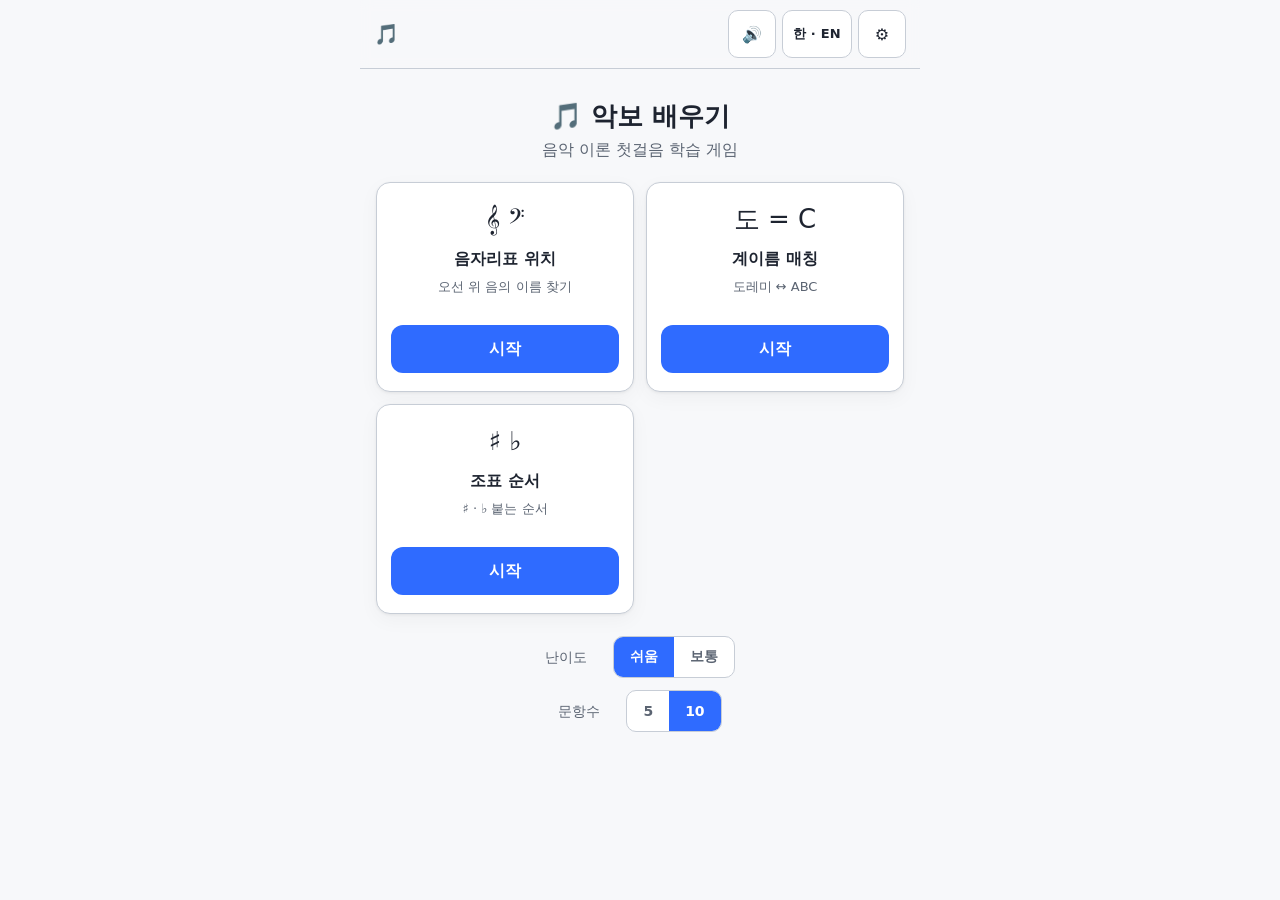
==== index.html @ 8ca43279 "Initial commit: 악보 배우기 — 음악 이론 학습 웹 게임 음자리표별 계이름 위치 · 계이름↔영어 매칭 · 조표 붙는 순서를 배우는 무빌드 바닐라 JS 웹 게임. SVG" ====
<!doctype html>
<html lang="ko">
  <head>
    <meta charset="utf-8" />
    <meta name="viewport" content="width=device-width, initial-scale=1, viewport-fit=cover" />
    <meta name="color-scheme" content="light dark" />
    <meta name="description" content="음자리표 · 계이름 · 조표를 배우는 간단한 음악 이론 학습 게임" />
    <title>악보 배우기 · Music Theory Trainer</title>
    <link
      rel="icon"
      href="data:image/svg+xml,%3Csvg xmlns='http://www.w3.org/2000/svg' viewBox='0 0 100 100'%3E%3Ctext y='.9em' font-size='88'%3E%F0%9F%8E%B5%3C/text%3E%3C/svg%3E"
    />
    <link rel="stylesheet" href="styles.css" />
  </head>
  <body>
    <div id="app"></div>
    <noscript>이 게임은 JavaScript가 필요합니다. 브라우저에서 JavaScript를 켜 주세요.</noscript>
    <script type="module" src="src/main.js"></script>
  </body>
</html>
---- styles.css ----
/* styles.css — 악보 배우기. 무빌드 바닐라. 컬러 토큰(§7.1) + 반응형 + 접근성. */

:root {
  --bg: #f7f8fa;
  --surface: #ffffff;
  --ink: #1e2430;
  --ink-soft: #5b6472;
  --line: #c7cdd6;
  --brand: #2f6bff;
  --brand-050: #e9f0ff;
  --ok: #12855a;
  --ok-050: #e3f5ec;
  --bad: #c43b2e;
  --bad-050: #fbeae7;
  --hint: #b26a00;
  --radius: 14px;
  --shadow: 0 1px 3px rgba(0, 0, 0, 0.06), 0 6px 20px rgba(0, 0, 0, 0.04);
  --tap: 48px;
}
@media (prefers-color-scheme: dark) {
  :root {
    --bg: #12151c;
    --surface: #1a1f29;
    --ink: #edeff3;
    --ink-soft: #a2aab8;
    --line: #39414f;
    --brand: #5b8cff;
    --brand-050: #1e2a44;
    --ok: #3fbe86;
    --ok-050: #12352a;
    --bad: #f0796b;
    --bad-050: #3a1f1c;
    --hint: #e0a64a;
    --shadow: 0 1px 3px rgba(0, 0, 0, 0.3), 0 6px 20px rgba(0, 0, 0, 0.25);
  }
}

* {
  box-sizing: border-box;
}
html,
body {
  margin: 0;
  padding: 0;
}
body {
  background: var(--bg);
  color: var(--ink);
  font-family: system-ui, -apple-system, "Segoe UI", "Apple SD Gothic Neo", "Malgun Gothic", sans-serif;
  line-height: 1.5;
  -webkit-text-size-adjust: 100%;
  text-size-adjust: 100%;
}
#app {
  max-width: 560px;
  margin: 0 auto;
  min-height: 100dvh;
  display: flex;
  flex-direction: column;
}
button {
  font-family: inherit;
  cursor: pointer;
  touch-action: manipulation;
}
:focus-visible {
  outline: 2px solid var(--brand);
  outline-offset: 2px;
  border-radius: 6px;
}

/* ── 앱바 ─────────────────────────────── */
.appbar {
  display: flex;
  align-items: center;
  gap: 8px;
  padding: 10px 14px;
  border-bottom: 1px solid var(--line);
  position: sticky;
  top: 0;
  background: color-mix(in srgb, var(--bg) 88%, transparent);
  -webkit-backdrop-filter: blur(6px);
  backdrop-filter: blur(6px);
  z-index: 5;
}
.appbar-right {
  display: flex;
  gap: 6px;
  margin-left: auto;
}
.appbar-brand {
  font-size: 20px;
}
.iconbtn {
  min-height: var(--tap);
  min-width: var(--tap);
  padding: 0 10px;
  border: 1px solid var(--line);
  background: var(--surface);
  color: var(--ink);
  border-radius: 10px;
  font-size: 16px;
  display: inline-flex;
  align-items: center;
  justify-content: center;
}
.iconbtn.lang {
  font-weight: 700;
  font-size: 13px;
  letter-spacing: 0.02em;
}
.iconbtn.back {
  font-size: 14px;
  font-weight: 600;
}
.iconbtn:hover {
  border-color: var(--brand);
}

.progress {
  display: flex;
  align-items: center;
  gap: 8px;
  color: var(--ink-soft);
  font-variant-numeric: tabular-nums;
  font-size: 14px;
}
.dots {
  display: flex;
  gap: 5px;
}
.dot {
  width: 9px;
  height: 9px;
  border-radius: 50%;
  background: var(--line);
}
.dot.on {
  background: var(--brand);
}

/* ── 공통 버튼 ─────────────────────────── */
.btn {
  min-height: var(--tap);
  padding: 12px 20px;
  border-radius: 12px;
  border: 1px solid transparent;
  font-size: 16px;
  font-weight: 700;
}
.btn.primary {
  background: var(--brand);
  color: #fff;
}
.btn.primary:hover {
  filter: brightness(1.05);
}
.btn.ghost {
  background: var(--surface);
  color: var(--ink);
  border-color: var(--line);
}
.btn.listen {
  font-weight: 600;
  font-size: 14px;
  padding: 8px 16px;
  min-height: 40px;
}

/* ── 세그먼트 컨트롤 ───────────────────── */
.seg {
  display: inline-flex;
  border: 1px solid var(--line);
  border-radius: 10px;
  overflow: hidden;
  background: var(--surface);
}
.seg-btn {
  min-height: 40px;
  padding: 6px 16px;
  border: 0;
  background: transparent;
  color: var(--ink-soft);
  font-size: 14px;
  font-weight: 600;
}
.seg-btn.active {
  background: var(--brand);
  color: #fff;
}

/* ── 홈 ───────────────────────────────── */
.menu,
.stage,
.result,
.settings {
  padding: 20px 16px 32px;
  flex: 1;
}
.title {
  text-align: center;
  font-size: 26px;
  margin: 8px 0 2px;
}
.subtitle {
  text-align: center;
  color: var(--ink-soft);
  margin: 0 0 20px;
}
.mode-grid {
  display: grid;
  grid-template-columns: 1fr 1fr;
  gap: 12px;
}
.mode-card {
  background: var(--surface);
  border: 1px solid var(--line);
  border-radius: var(--radius);
  box-shadow: var(--shadow);
  padding: 18px 14px;
  display: flex;
  flex-direction: column;
  align-items: center;
  gap: 6px;
  text-align: center;
}
.mode-icon {
  font-size: 26px;
  line-height: 1.4;
  min-height: 38px;
}
.mode-name {
  font-size: 16px;
  margin: 2px 0 0;
}
.mode-desc {
  font-size: 13px;
  color: var(--ink-soft);
  margin: 0 0 8px;
  min-height: 34px;
}
.mode-card .btn {
  width: 100%;
}
.menu-controls {
  margin-top: 22px;
  display: flex;
  flex-direction: column;
  gap: 12px;
  align-items: center;
}
.ctrl-row {
  display: flex;
  align-items: center;
  gap: 12px;
}
.ctrl-label {
  color: var(--ink-soft);
  font-size: 14px;
  min-width: 56px;
}

/* ── 게임 스테이지 ─────────────────────── */
.stage {
  display: flex;
  flex-direction: column;
  align-items: center;
  gap: 14px;
}
.prompt {
  font-size: 19px;
  font-weight: 700;
  text-align: center;
  margin: 4px 0 0;
}
.stage-visual {
  width: 100%;
  display: flex;
  justify-content: center;
  align-items: center;
  min-height: 120px;
}
svg.staff {
  width: 100%;
  height: auto;
  max-width: 420px;
  background: var(--surface);
  border: 1px solid var(--line);
  border-radius: var(--radius);
  padding: 6px;
}
.clef-glyph {
  font-family: "Bravura", "Noto Music", "Segoe UI Symbol", system-ui, serif;
}

/* 모드 B: 매칭 카드 */
.match-card {
  font-size: 72px;
  font-weight: 800;
  color: var(--brand);
  background: var(--surface);
  border: 2px solid var(--line);
  border-radius: var(--radius);
  min-width: 120px;
  padding: 18px 30px;
  text-align: center;
  box-shadow: var(--shadow);
}

/* 모드 C: 조표 칩 */
.chip-row {
  display: flex;
  flex-wrap: wrap;
  gap: 8px;
  justify-content: center;
  align-items: center;
}
.chip {
  min-width: var(--tap);
  min-height: var(--tap);
  padding: 8px 12px;
  border-radius: 10px;
  border: 1px solid var(--line);
  background: var(--surface);
  font-size: 20px;
  font-weight: 700;
  display: inline-flex;
  align-items: center;
  justify-content: center;
}
.chip-q {
  border-style: dashed;
  border-color: var(--brand);
  color: var(--brand);
}
.sign-badge {
  font-size: 56px;
  font-weight: 800;
  color: var(--brand);
}

/* 보기 그리드 */
.choices {
  display: grid;
  grid-template-columns: 1fr 1fr;
  gap: 10px;
  width: 100%;
  max-width: 420px;
}
.choice {
  min-height: 60px;
  border: 1px solid var(--line);
  background: var(--surface);
  color: var(--ink);
  border-radius: 12px;
  font-size: 20px;
  font-weight: 700;
  display: flex;
  align-items: center;
  justify-content: center;
  gap: 8px;
  box-shadow: var(--shadow);
}
.choice:hover:not(:disabled) {
  border-color: var(--brand);
}
.choice:disabled {
  cursor: default;
}
.choice-num {
  font-size: 12px;
  color: var(--ink-soft);
  border: 1px solid var(--line);
  border-radius: 6px;
  padding: 1px 6px;
  font-weight: 600;
}
.choice.correct {
  background: var(--ok-050);
  border-color: var(--ok);
  color: var(--ok);
}
.choice.correct::after {
  content: "✓";
  margin-left: 4px;
}
.choice.wrong {
  background: var(--bad-050);
  border-color: var(--bad);
  color: var(--bad);
}
.choice.wrong::after {
  content: "✗";
  margin-left: 4px;
}

.feedback {
  min-height: 26px;
  font-weight: 700;
  text-align: center;
}
.feedback.ok {
  color: var(--ok);
}
.feedback.bad {
  color: var(--bad);
}

.hint {
  width: 100%;
  max-width: 420px;
  border: 1px solid var(--line);
  border-radius: 10px;
  background: var(--surface);
  padding: 4px 12px;
}
.hint summary {
  cursor: pointer;
  color: var(--hint);
  font-weight: 600;
  padding: 8px 0;
  list-style: none;
}
.hint summary::-webkit-details-marker {
  display: none;
}
.hint-body {
  color: var(--ink-soft);
  font-size: 14px;
  padding-bottom: 10px;
}

/* ── 결과 ─────────────────────────────── */
.result {
  text-align: center;
  display: flex;
  flex-direction: column;
  align-items: center;
  gap: 10px;
}
.result-emoji {
  font-size: 46px;
}
.result-score {
  font-size: 34px;
  margin: 0;
}
.stars {
  font-size: 30px;
  color: var(--hint);
  letter-spacing: 4px;
}
.accbar {
  width: 100%;
  max-width: 320px;
  height: 12px;
  background: var(--line);
  border-radius: 999px;
  overflow: hidden;
}
.accbar-fill {
  height: 100%;
  background: var(--brand);
  border-radius: 999px;
  transition: width 0.5s ease;
}
.acc-text {
  color: var(--ink-soft);
  font-size: 14px;
  margin: 2px 0;
}
.all-correct {
  color: var(--ok);
  font-weight: 700;
}
.review-title {
  font-size: 16px;
  margin: 12px 0 4px;
}
.review {
  display: flex;
  flex-wrap: wrap;
  gap: 10px;
  justify-content: center;
  width: 100%;
}
.review-item {
  background: var(--surface);
  border: 1px solid var(--line);
  border-radius: 10px;
  padding: 8px;
  width: 150px;
}
.review-item svg.staff {
  border: 0;
  padding: 0;
}
.review-item.text {
  width: auto;
  padding: 10px 16px;
}
.review-cap {
  font-size: 14px;
  font-weight: 700;
  margin-top: 4px;
}
.result-btns {
  display: flex;
  gap: 10px;
  margin-top: 16px;
  flex-wrap: wrap;
  justify-content: center;
}

/* ── 설정 ─────────────────────────────── */
.settings {
  display: flex;
  flex-direction: column;
  gap: 8px;
}
.set-row {
  display: flex;
  align-items: center;
  gap: 12px;
  padding: 12px 4px;
  border-bottom: 1px solid var(--line);
  min-height: var(--tap);
}
.set-label {
  min-width: 80px;
  font-weight: 600;
}
.vol-slider {
  flex: 1;
  accent-color: var(--brand);
  min-height: var(--tap);
}
.vol-val {
  min-width: 44px;
  text-align: right;
  color: var(--ink-soft);
  font-variant-numeric: tabular-nums;
}
.set-foot {
  color: var(--ink-soft);
  font-size: 13px;
  margin-top: 12px;
}

/* ── 애니메이션 ───────────────────────── */
@keyframes pop {
  0% {
    transform: scale(1);
  }
  50% {
    transform: scale(1.08);
  }
  100% {
    transform: scale(1);
  }
}
@keyframes shake {
  0%,
  100% {
    transform: translateX(0);
  }
  25% {
    transform: translateX(-4px);
  }
  75% {
    transform: translateX(4px);
  }
}
.pop {
  animation: pop 0.28s ease;
}
.shake {
  animation: shake 0.3s ease;
}
@media (prefers-reduced-motion: reduce) {
  .pop,
  .shake,
  .accbar-fill {
    animation: none;
    transition: none;
  }
}

/* ── 반응형: 가로(landscape) 2단 ───────── */
@media (orientation: landscape) and (max-height: 560px) {
  .stage {
    display: grid;
    grid-template-columns: 1fr 1fr;
    align-items: center;
    gap: 10px 20px;
  }
  .stage .prompt {
    grid-column: 1 / -1;
  }
  .stage-visual {
    grid-row: 2 / 4;
    min-height: 100px;
  }
  .stage .listen {
    grid-column: 1;
  }
  .choices {
    grid-column: 2;
  }
  .feedback,
  .hint {
    grid-column: 1 / -1;
  }
}

/* ── 반응형: 앱바 축소(≤380px, 가로 overflow 방지) ── */
@media (max-width: 380px) {
  .appbar {
    gap: 4px;
    padding: 8px;
  }
  .appbar .dots {
    display: none; /* 점 숨김, "i/total" 텍스트만 유지 */
  }
  .iconbtn {
    min-width: 42px;
    padding: 0 6px;
    font-size: 15px;
  }
  .iconbtn.back {
    padding: 0 8px;
  }
  .iconbtn.lang {
    font-size: 11px;
  }
  .progress-text {
    font-size: 12px;
  }
}

/* ── 반응형: 소형 화면(≤360px) ─────────── */
@media (max-width: 360px) {
  .mode-grid {
    grid-template-columns: 1fr;
  }
  .match-card {
    font-size: 56px;
  }
  .chip {
    font-size: 17px;
    padding: 6px 8px;
  }
  .title {
    font-size: 22px;
  }
}
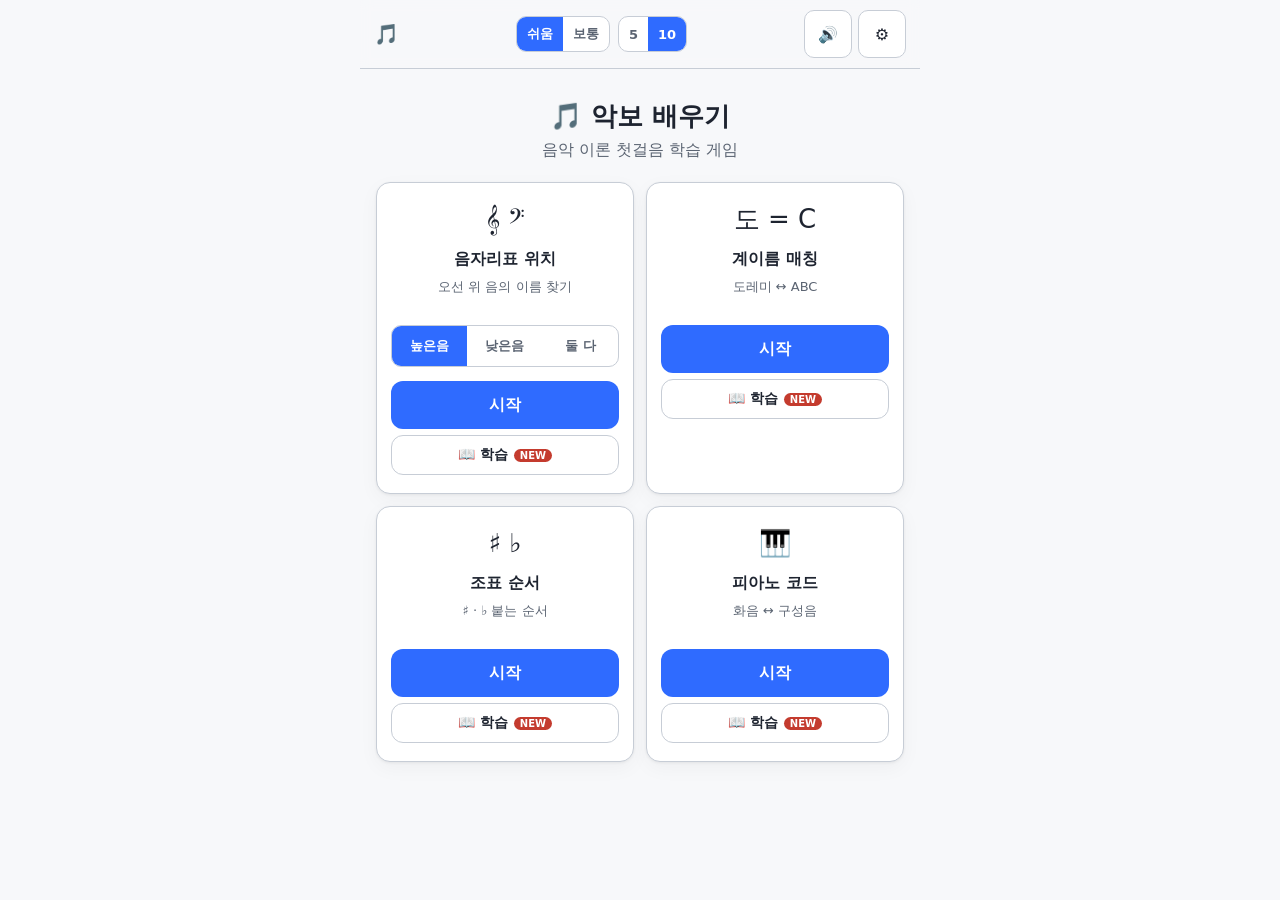
==== commit 3dc13142: "학습 페이지 개선 + PWA 지원 (모바일 홈 화면 설치) - 코드 학습 '전체 코드 모아보기'를 접이식으로 전환 — 기본 접힘(페이지 길이 1428→906px), 펼친 채 칩 클" ====
--- a/index.html
+++ b/index.html
@@ -10,6 +10,15 @@
       rel="icon"
       href="data:image/svg+xml,%3Csvg xmlns='http://www.w3.org/2000/svg' viewBox='0 0 100 100'%3E%3Ctext y='.9em' font-size='88'%3E%F0%9F%8E%B5%3C/text%3E%3C/svg%3E"
     />
+    <!-- PWA: 홈 화면 설치 (안드로이드 manifest / iOS apple-touch) -->
+    <link rel="manifest" href="manifest.webmanifest" />
+    <meta name="theme-color" content="#f7f8fa" media="(prefers-color-scheme: light)" />
+    <meta name="theme-color" content="#12151c" media="(prefers-color-scheme: dark)" />
+    <link rel="apple-touch-icon" href="icons/apple-touch-icon.png" />
+    <meta name="mobile-web-app-capable" content="yes" />
+    <meta name="apple-mobile-web-app-capable" content="yes" />
+    <meta name="apple-mobile-web-app-status-bar-style" content="default" />
+    <meta name="apple-mobile-web-app-title" content="악보 배우기" />
     <link rel="stylesheet" href="styles.css" />
   </head>
   <body>
--- a/styles.css
+++ b/styles.css
@@ -242,22 +242,33 @@
 .mode-card .btn {
   width: 100%;
 }
-.menu-controls {
-  margin-top: 22px;
-  display: flex;
-  flex-direction: column;
-  gap: 12px;
-  align-items: center;
-}
-.ctrl-row {
-  display: flex;
-  align-items: center;
-  gap: 12px;
-}
-.ctrl-label {
-  color: var(--ink-soft);
-  font-size: 14px;
-  min-width: 56px;
+/* 플레이 옵션(난이도·문항수) — 홈 앱바 중앙 컴팩트 배치 */
+.appbar-opts {
+  flex: 1;
+  display: flex;
+  gap: 8px;
+  justify-content: center;
+  align-items: center;
+  flex-wrap: wrap;
+}
+.appbar-opts .seg-btn {
+  min-height: 34px;
+  padding: 4px 10px;
+  font-size: 13px;
+}
+/* 모드 카드 내 옵션(모드 A 음자리표) — 카드 폭에 맞춰 3버튼 균등 분할 */
+.card-opt {
+  width: 100%;
+  margin-bottom: 8px;
+}
+.card-opt .seg {
+  width: 100%;
+  display: flex;
+}
+.card-opt .seg-btn {
+  flex: 1;
+  padding: 6px 4px;
+  font-size: 13px;
 }
 
 /* ── 게임 스테이지 ─────────────────────── */
@@ -305,6 +316,47 @@
   padding: 18px 30px;
   text-align: center;
   box-shadow: var(--shadow);
+}
+
+/* 모드 B: 오선 + 계이름 라벨 병기 */
+.match-staff {
+  display: flex;
+  flex-direction: column;
+  align-items: center;
+  gap: 8px;
+  width: 100%;
+}
+.match-sub {
+  font-size: 40px;
+  font-weight: 800;
+  color: var(--brand);
+}
+
+/* 모드 D: 코드 카드 */
+.chord-card {
+  font-weight: 800;
+  color: var(--brand);
+  background: var(--surface);
+  border: 2px solid var(--line);
+  border-radius: var(--radius);
+  min-width: 120px;
+  padding: 16px 26px;
+  text-align: center;
+  box-shadow: var(--shadow);
+  line-height: 1.25;
+}
+.chord-card.name {
+  font-size: 54px;
+} /* 코드 심볼(예: Cm7) */
+.chord-card.notes {
+  font-size: 28px;
+} /* 구성음 이름(도·미·솔) */
+.stage-chords .choice {
+  font-size: 17px;
+}
+.stage-chords .choice-label {
+  text-align: center;
+  line-height: 1.25;
 }
 
 /* 모드 C: 조표 칩 */
@@ -545,6 +597,213 @@
   color: var(--ink-soft);
   font-size: 13px;
   margin-top: 12px;
+}
+
+/* ── 학습 페이지 ──────────────────────── */
+.learn {
+  padding: 16px 16px 24px;
+  flex: 1;
+  display: flex;
+  flex-direction: column;
+  gap: 14px;
+}
+.learn-title {
+  font-size: 20px;
+  text-align: center;
+  margin: 2px 0 0;
+}
+.learn-sec {
+  display: flex;
+  flex-direction: column;
+  align-items: center;
+  gap: 10px;
+}
+.learn-staff {
+  width: 100%;
+  display: flex;
+  justify-content: center;
+}
+.learn-note-label {
+  min-height: 26px;
+  font-size: 18px;
+  font-weight: 700;
+  text-align: center;
+  margin: 0;
+}
+.learn-card {
+  background: var(--surface);
+  border: 1px solid var(--line);
+  border-radius: var(--radius);
+  box-shadow: var(--shadow);
+  padding: 12px 16px;
+  width: 100%;
+}
+.learn-card p {
+  margin: 4px 0;
+  font-size: 14px;
+  color: var(--ink-soft);
+}
+.learn-card-title {
+  font-weight: 700;
+  font-size: 14px;
+  margin-bottom: 4px;
+}
+.learn-cards {
+  display: flex;
+  flex-wrap: wrap;
+  gap: 8px;
+  justify-content: center;
+}
+.learn-note-card {
+  min-width: var(--tap);
+  min-height: var(--tap);
+  border-radius: 10px;
+  border: 1px solid var(--line);
+  background: var(--surface);
+  display: flex;
+  flex-direction: column;
+  align-items: center;
+  padding: 8px 10px;
+  gap: 2px;
+}
+.learn-note-card:hover {
+  border-color: var(--brand);
+}
+.lc-solfege {
+  font-size: 18px;
+  font-weight: 800;
+  color: var(--brand);
+}
+.lc-letter {
+  font-size: 12px;
+  color: var(--ink-soft);
+}
+.learn-row {
+  display: flex;
+  gap: 8px;
+  flex-wrap: wrap;
+  justify-content: center;
+  align-items: center;
+  width: 100%;
+}
+.learn-seg-row {
+  display: flex;
+  align-items: center;
+  gap: 10px;
+  flex-wrap: wrap;
+  justify-content: center;
+}
+.learn-seg-label {
+  font-size: 13px;
+  color: var(--ink-soft);
+  font-weight: 600;
+}
+.learn-seg-row .seg {
+  flex-wrap: wrap;
+}
+.learn-seg-row .seg-btn {
+  padding: 6px 10px;
+}
+@media (max-width: 380px) {
+  .learn-seg-row .seg-btn {
+    padding: 6px 7px;
+    font-size: 12px;
+  }
+}
+.learn-cta {
+  position: sticky;
+  bottom: 0;
+  margin-top: auto;
+  padding: 10px 0 4px;
+  display: flex;
+  justify-content: center;
+  background: linear-gradient(transparent, var(--bg) 40%);
+}
+.learn-cta .btn {
+  width: 100%;
+  max-width: 420px;
+}
+.chip.dim {
+  opacity: 0.35;
+}
+.chip.active {
+  border-color: var(--brand);
+  color: var(--brand);
+  background: var(--brand-050);
+}
+.stepper {
+  display: flex;
+  align-items: center;
+  gap: 14px;
+}
+.stepper .count {
+  font-size: 22px;
+  font-weight: 800;
+  min-width: 28px;
+  text-align: center;
+  font-variant-numeric: tabular-nums;
+}
+.stack-row {
+  display: flex;
+  justify-content: space-between;
+  padding: 4px 0;
+  border-bottom: 1px dashed var(--line);
+  font-size: 15px;
+}
+.stack-role {
+  color: var(--ink-soft);
+  font-weight: 600;
+}
+.stack-note {
+  font-weight: 700;
+}
+.stack-hint {
+  font-size: 13px;
+}
+.learn-baug {
+  color: var(--hint);
+  font-size: 13px;
+  min-height: 18px;
+  margin: 0;
+  text-align: center;
+}
+/* 전체 코드 모아보기 그리드 */
+.chord-grid-row {
+  display: flex;
+  align-items: center;
+  gap: 6px;
+  flex-wrap: wrap;
+  margin: 6px 0;
+}
+.chord-grid-row .learn-seg-label {
+  min-width: 42px;
+}
+.chip.chord-chip {
+  min-width: 44px;
+  min-height: 40px;
+  padding: 4px 8px;
+  font-size: 14px;
+}
+/* 홈 카드 학습 버튼 + NEW 배지, 결과 화면 넛지 */
+.learn-btn {
+  padding: 8px 12px;
+  min-height: 40px;
+  font-size: 14px;
+  font-weight: 600;
+}
+.new-badge {
+  background: var(--bad);
+  color: #fff;
+  font-size: 10px;
+  font-weight: 800;
+  padding: 1px 6px;
+  border-radius: 999px;
+  margin-left: 6px;
+}
+.nudge {
+  color: var(--hint);
+  font-weight: 700;
+  margin: 6px 0 0;
 }
 
 /* ── 애니메이션 ───────────────────────── */
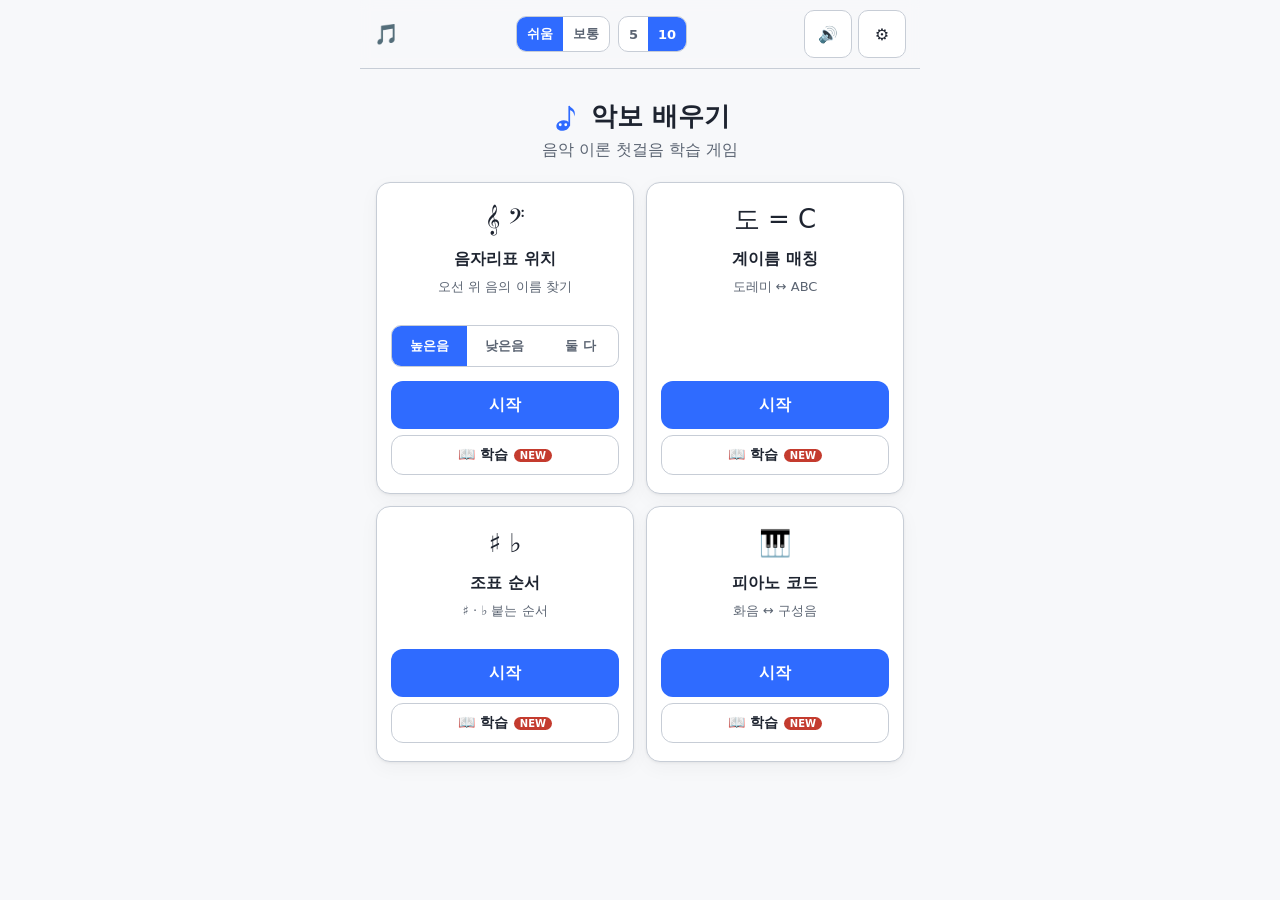
==== commit a942fc09: "feat: 마스코트 '싱가(Singa)' P0 — 캐릭터·감성 요소 1차 도입 docs/05-character-direction.md 방향성 문서 기반 P0 전체 구현: - src" ====
--- a/index.html
+++ b/index.html
@@ -6,9 +6,10 @@
     <meta name="color-scheme" content="light dark" />
     <meta name="description" content="음자리표 · 계이름 · 조표를 배우는 간단한 음악 이론 학습 게임" />
     <title>악보 배우기 · Music Theory Trainer</title>
+    <!-- 파비콘: 마스코트 '싱가' 얼굴 (16px 판독용 — 볼터치 없음, 기둥 두껍게) -->
     <link
       rel="icon"
-      href="data:image/svg+xml,%3Csvg xmlns='http://www.w3.org/2000/svg' viewBox='0 0 100 100'%3E%3Ctext y='.9em' font-size='88'%3E%F0%9F%8E%B5%3C/text%3E%3C/svg%3E"
+      href="data:image/svg+xml,%3Csvg xmlns='http://www.w3.org/2000/svg' viewBox='0 0 64 64'%3E%3Cpath d='M38.5 47 L38.5 9' stroke='%232f6bff' stroke-width='5' stroke-linecap='round' fill='none'/%3E%3Cpath d='M38.5 9 C 47.5 12.5, 52 20, 48.5 29 C 48.5 21.5, 44.5 16.5, 38.5 16.5 Z' fill='%232f6bff'/%3E%3Cellipse cx='26' cy='47' rx='13.5' ry='10.5' fill='%232f6bff' transform='rotate(-14 26 47)'/%3E%3Ccircle cx='20.5' cy='45.5' r='3' fill='%23fff'/%3E%3Ccircle cx='31.5' cy='45.5' r='3' fill='%23fff'/%3E%3C/svg%3E"
     />
     <!-- PWA: 홈 화면 설치 (안드로이드 manifest / iOS apple-touch) -->
     <link rel="manifest" href="manifest.webmanifest" />
--- a/styles.css
+++ b/styles.css
@@ -13,6 +13,9 @@
   --bad: #c43b2e;
   --bad-050: #fbeae7;
   --hint: #b26a00;
+  --mascot-body: var(--brand); /* 싱가 몸통 — 브랜드 토큰 추종(다크 자동 대응) */
+  --mascot-ink: #fff; /* 눈·입 — 파란 몸통 위 흰색(양 테마 공용) */
+  --mascot-cheek: #ff9db1;
   --radius: 14px;
   --shadow: 0 1px 3px rgba(0, 0, 0, 0.06), 0 6px 20px rgba(0, 0, 0, 0.04);
   --tap: 48px;
@@ -31,6 +34,7 @@
     --bad: #f0796b;
     --bad-050: #3a1f1c;
     --hint: #e0a64a;
+    --mascot-cheek: #f08fa2; /* 다크: 채도 낮춰 형광 뜸 방지 */
     --shadow: 0 1px 3px rgba(0, 0, 0, 0.3), 0 6px 20px rgba(0, 0, 0, 0.25);
   }
 }
@@ -213,6 +217,7 @@
   gap: 12px;
 }
 .mode-card {
+  position: relative; /* 최고 별점 배지(card-best) 기준 */
   background: var(--surface);
   border: 1px solid var(--line);
   border-radius: var(--radius);
@@ -241,6 +246,10 @@
 }
 .mode-card .btn {
   width: 100%;
+}
+/* 시작 버튼을 카드 하단 기준으로 정렬 — 옵션(음자리표) 유무와 무관하게 같은 줄 카드끼리 줄 맞춤 */
+.mode-card .btn.primary {
+  margin-top: auto;
 }
 /* 플레이 옵션(난이도·문항수) — 홈 앱바 중앙 컴팩트 배치 */
 .appbar-opts {
@@ -451,6 +460,14 @@
   font-weight: 700;
   text-align: center;
 }
+/* 캐릭터 ON일 때만 싱가 크기만큼 높이 예약 — 답변 순간 레이아웃 점프(CLS) 방지 */
+.feedback--mascot {
+  min-height: 52px;
+  display: flex;
+  align-items: center;
+  justify-content: center;
+  gap: 8px;
+}
 .feedback.ok {
   color: var(--ok);
 }
@@ -806,6 +823,101 @@
   margin: 6px 0 0;
 }
 
+/* ── 마스코트 '싱가' (docs/05-character-direction.md) ── */
+.mascot {
+  display: inline-block;
+  vertical-align: middle;
+  flex: 0 0 auto;
+}
+/* SVG 내부 CSS transform 기준 — 미지정 시 뷰포트 기준이라 파츠가 날아감(§6.2 함정).
+   눈(blink 대상)에만 한정 — 전체 적용 시 notehead의 rotate(-14 26 47) 속성 변환 기준이 틀어질 수 있음 */
+.mascot .mascot-eye {
+  transform-box: fill-box;
+}
+.mascot [data-face] {
+  opacity: 0;
+}
+.mascot[data-mood="idle"] [data-face="idle"],
+.mascot[data-mood="happy"] [data-face="happy"],
+.mascot[data-mood="cheer"] [data-face="cheer"],
+.mascot[data-mood="hmm"] [data-face="hmm"],
+.mascot[data-mood="sleepy"] [data-face="sleepy"] {
+  opacity: 1;
+}
+.mascot-cheek {
+  fill: var(--mascot-cheek);
+  opacity: 0.85;
+}
+.mascot--sm .mascot-cheek {
+  display: none; /* 44px 미만: 볼터치 제거(판독 우선) */
+}
+@keyframes mascot-blink {
+  0%,
+  92%,
+  100% {
+    transform: scaleY(1);
+  }
+  96% {
+    transform: scaleY(0.1);
+  }
+}
+.mascot[data-mood="idle"] .mascot-eye {
+  transform-origin: center;
+  animation: mascot-blink 4s infinite;
+}
+/* 정답: squash & stretch 원바운스(300ms대) / 오답: 갸웃 — 슬픔 아닌 "같이 갸웃"(§2 P3) */
+@keyframes mascot-hop {
+  0% {
+    transform: translateY(0) scale(1);
+  }
+  30% {
+    transform: translateY(0) scale(1.12, 0.86);
+  }
+  60% {
+    transform: translateY(-6px) scale(0.94, 1.08);
+  }
+  100% {
+    transform: translateY(0) scale(1);
+  }
+}
+@keyframes mascot-tilt {
+  0%,
+  100% {
+    transform: rotate(0);
+  }
+  40% {
+    transform: rotate(-5deg);
+  }
+  70% {
+    transform: rotate(3deg);
+  }
+}
+.mascot-hop {
+  transform-origin: center bottom;
+  animation: mascot-hop 0.32s ease;
+}
+.mascot-tilt {
+  transform-origin: center bottom;
+  animation: mascot-tilt 0.4s ease;
+}
+/* 홈 카드 최고 별점 배지 (sing-rewards-v1) */
+.card-best {
+  position: absolute;
+  top: 10px;
+  right: 12px;
+  color: var(--hint);
+  font-size: 12px;
+  font-weight: 800;
+  letter-spacing: 1px;
+}
+/* 결과 컨페티 캔버스 */
+.confetti {
+  position: fixed;
+  inset: 0;
+  pointer-events: none;
+  z-index: 60;
+}
+
 /* ── 애니메이션 ───────────────────────── */
 @keyframes pop {
   0% {
@@ -839,10 +951,14 @@
 @media (prefers-reduced-motion: reduce) {
   .pop,
   .shake,
-  .accbar-fill {
+  .accbar-fill,
+  .mascot-hop,
+  .mascot-tilt,
+  .mascot[data-mood="idle"] .mascot-eye {
     animation: none;
     transition: none;
   }
+  /* 장식 모션만 끄고 표정·색 상태 피드백은 유지 (WCAG C39 취지, docs/05 §6.4) */
 }
 
 /* ── 반응형: 가로(landscape) 2단 ───────── */
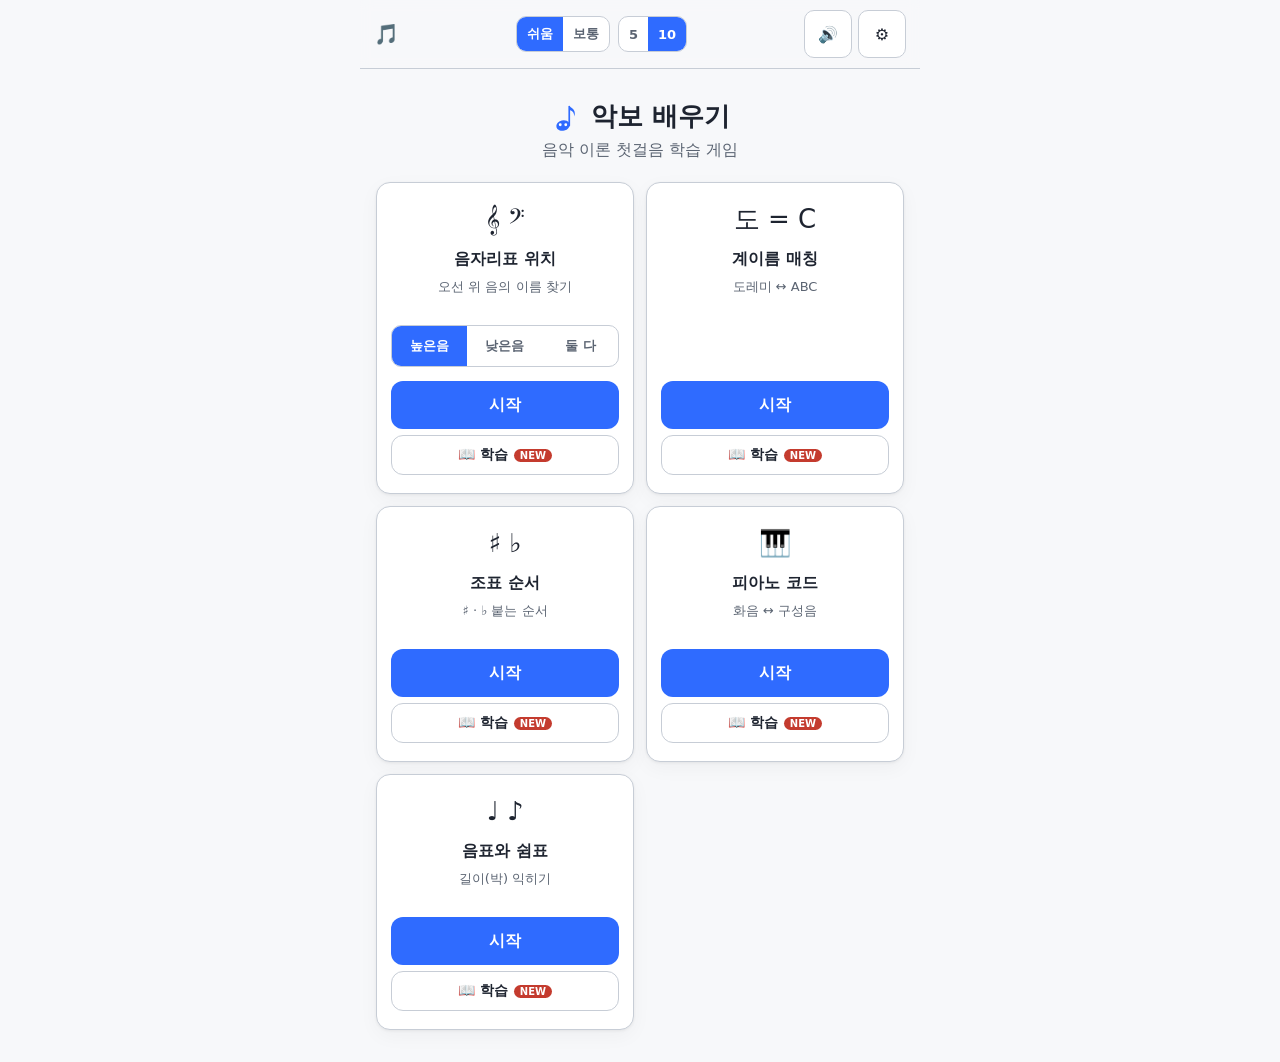
==== commit 812d979a: "feat: 박자 학습 모드 '음표와 쉼표' v1.1 (무빌드·의존성 0) - data/rhythm.js 신규: 음표 5종·쉼표 5종·점음표 3종 + 박자표 상수 +   makeSy" ====
--- a/index.html
+++ b/index.html
@@ -4,7 +4,7 @@
     <meta charset="utf-8" />
     <meta name="viewport" content="width=device-width, initial-scale=1, viewport-fit=cover" />
     <meta name="color-scheme" content="light dark" />
-    <meta name="description" content="음자리표 · 계이름 · 조표를 배우는 간단한 음악 이론 학습 게임" />
+    <meta name="description" content="음자리표 · 계이름 · 조표 · 코드 · 박자를 배우는 간단한 음악 이론 학습 게임" />
     <title>악보 배우기 · Music Theory Trainer</title>
     <!-- 파비콘: 마스코트 '싱가' 얼굴 (16px 판독용 — 볼터치 없음, 기둥 두껍게) -->
     <link
--- a/styles.css
+++ b/styles.css
@@ -368,6 +368,126 @@
   line-height: 1.25;
 }
 
+/* ── 모드 E: 음표와 쉼표 (리듬) ─────────── */
+/* 신규 리듬 도형은 currentColor를 쓴다: 다크모드는 토큰 1곳, 하이라이트는 클래스 토글로 끝난다.
+   (기존 fill="var(--ink)"는 presentation attribute라 저자 CSS로 덮어쓰기 까다롭다) */
+.rhy-item {
+  color: var(--ink);
+}
+.rhy-item.is-on {
+  color: var(--brand);
+}
+/* 색 단독 의존 금지 — 채운 머리에 윤곽을 더해 형태로도 구분된다 */
+.rhy-item.is-on .nh {
+  stroke: currentColor;
+  stroke-width: 2.5;
+  paint-order: stroke;
+}
+.rhythm-box {
+  display: flex;
+  flex-direction: column;
+  align-items: center;
+  gap: 8px;
+  width: 100%;
+}
+/* 시각 박 — 소리가 없어도 박이 흐르게 하는 채널(청각 비의존) */
+.beat-pips {
+  display: flex;
+  gap: 8px;
+  justify-content: center;
+  min-height: 12px;
+}
+.beat-pip {
+  width: 10px;
+  height: 10px;
+  border-radius: 50%;
+  background: var(--line);
+  transition:
+    background 0.08s linear,
+    transform 0.08s linear;
+}
+.beat-pip.is-on {
+  background: var(--brand);
+  transform: scale(1.35);
+}
+.beat-counter {
+  font-size: 14px;
+  color: var(--ink-soft);
+  font-variant-numeric: tabular-nums;
+}
+/* '박 → 기호' 유형의 자극 카드 */
+.beats-card {
+  font-size: 54px;
+  font-weight: 800;
+  color: var(--brand);
+  background: var(--surface);
+  border: 2px solid var(--line);
+  border-radius: var(--radius);
+  padding: 12px 26px;
+  box-shadow: var(--shadow);
+}
+/* 보기 버튼이 그림일 때 — 세로 예산 확보를 위해 높이를 고정하고 오선 장식을 벗긴다 */
+.stage-rhythm .choice {
+  padding: 6px;
+}
+.choice-label svg.staff.compact {
+  height: 84px;
+  width: auto;
+  max-width: 100%;
+  border: 0;
+  padding: 0;
+  background: none;
+}
+/* 학습: 길이 사다리 */
+.ladder {
+  display: flex;
+  flex-direction: column;
+  gap: 6px;
+  width: 100%;
+}
+.ladder-row {
+  display: grid;
+  grid-template-columns: auto 1fr auto minmax(56px, 2fr) auto;
+  align-items: center;
+  gap: 8px;
+}
+.ladder-btn {
+  background: none;
+  border: 0;
+  padding: 0;
+  display: flex;
+  align-items: center;
+  min-height: var(--tap);
+}
+.ladder-btn svg.staff.compact {
+  height: 46px;
+  width: auto;
+  border: 0;
+  padding: 0;
+  background: none;
+}
+.ladder-name {
+  font-size: 14px;
+  font-weight: 700;
+}
+.ladder-beats {
+  font-size: 14px;
+  color: var(--ink-soft);
+  font-variant-numeric: tabular-nums;
+}
+.ladder-track {
+  height: 8px;
+  border-radius: 4px;
+  background: var(--line);
+  overflow: hidden;
+}
+.ladder-bar {
+  display: block;
+  height: 100%;
+  border-radius: 4px;
+  background: var(--brand);
+}
+
 /* 모드 C: 조표 칩 */
 .chip-row {
   display: flex;
@@ -568,6 +688,10 @@
   width: auto;
   padding: 10px 16px;
 }
+.review-item.wide {
+  width: 100%;
+  max-width: 340px;
+} /* 마디처럼 가로로 긴 복기 그림용 */
 .review-cap {
   font-size: 14px;
   font-weight: 700;
@@ -958,6 +1082,13 @@
     animation: none;
     transition: none;
   }
+  /* 박 pip은 확대 모션만 끄고 색 전환은 유지 — 그 색이 '지금 몇 번째 박'이라는 상태 피드백이다 */
+  .beat-pip {
+    transition: none;
+  }
+  .beat-pip.is-on {
+    transform: none;
+  }
   /* 장식 모션만 끄고 표정·색 상태 피드백은 유지 (WCAG C39 취지, docs/05 §6.4) */
 }
 
@@ -986,6 +1117,9 @@
   .hint {
     grid-column: 1 / -1;
   }
+  .choice-label svg.staff.compact {
+    height: 64px;
+  }
 }
 
 /* ── 반응형: 앱바 축소(≤380px, 가로 overflow 방지) ── */
@@ -1021,6 +1155,20 @@
   .match-card {
     font-size: 56px;
   }
+  .beats-card {
+    font-size: 44px;
+    padding: 10px 20px;
+  }
+  /* 320×568에서 프롬프트~보기 4개가 스크롤 없이 들어가도록 세로 예산을 맞춘 값 */
+  .choice-label svg.staff.compact {
+    height: 68px;
+  }
+  .stage-rhythm .choice {
+    padding: 4px;
+  }
+  .ladder-row {
+    gap: 6px;
+  }
   .chip {
     font-size: 17px;
     padding: 6px 8px;
